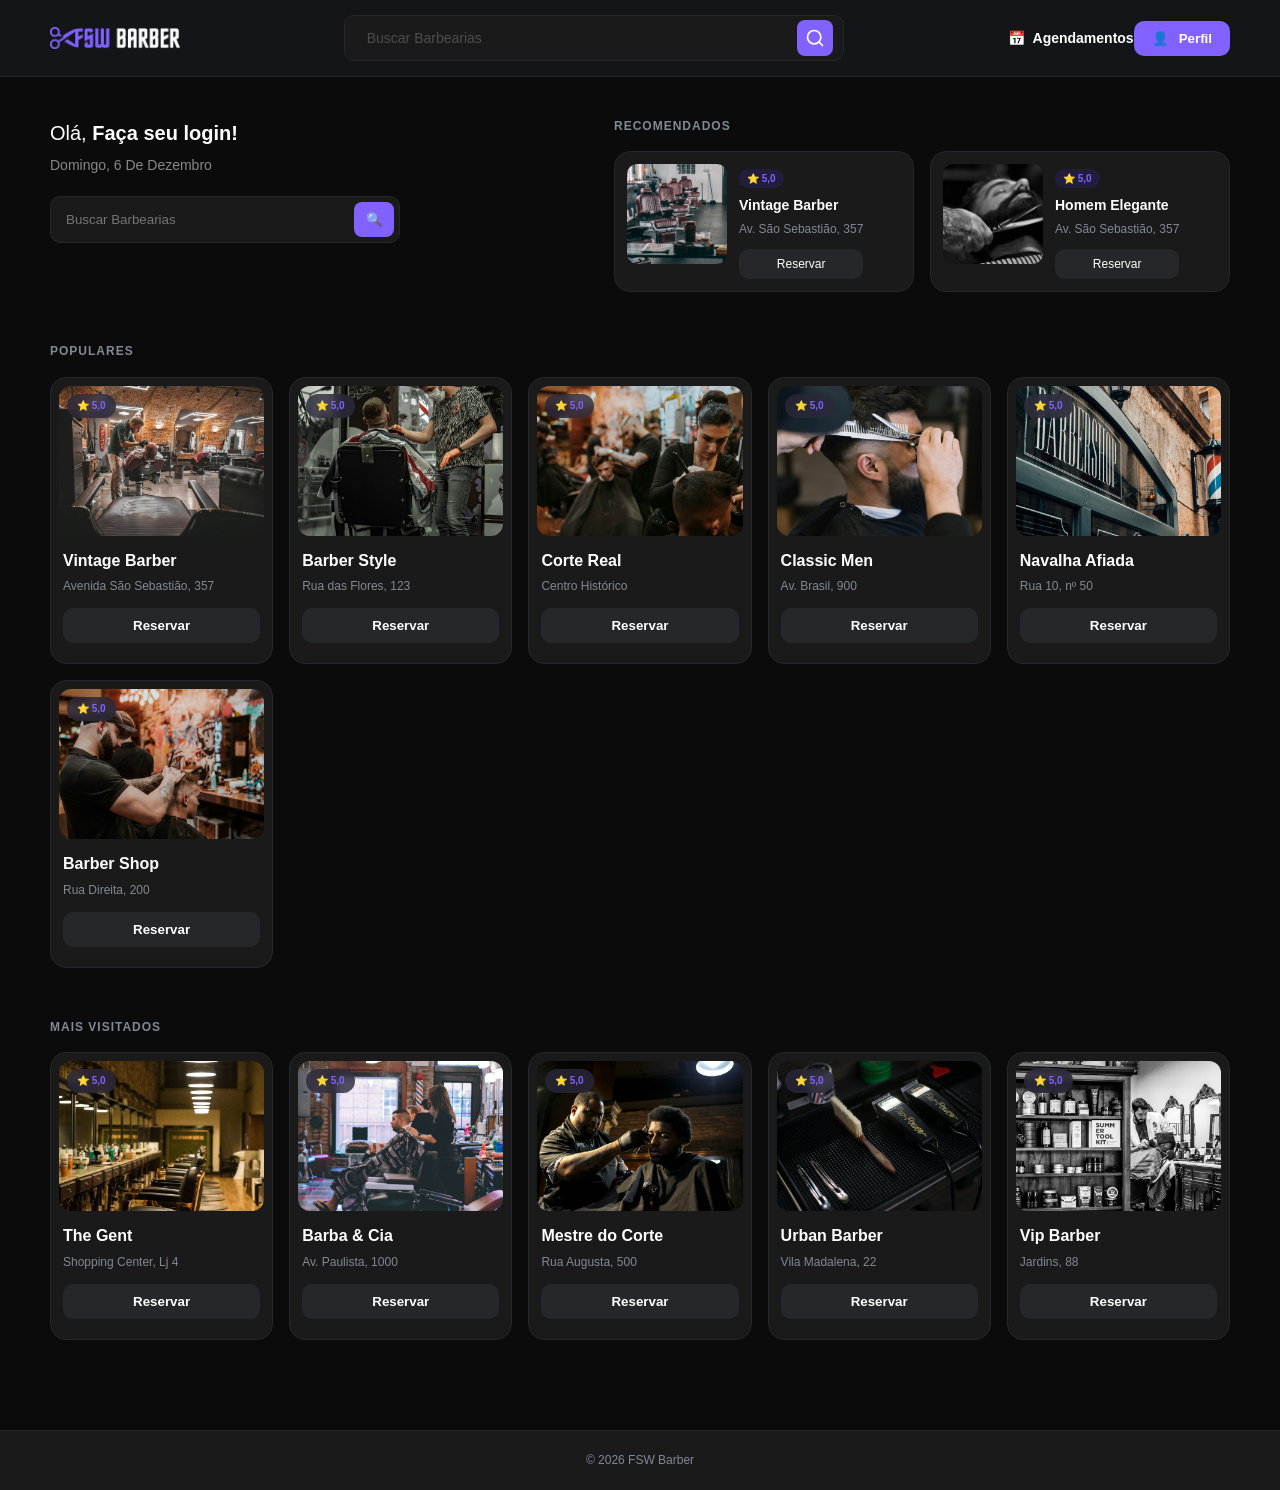
==== index.html @ 34d07c5e "Page Home" ====
<!doctype html>
<html lang="pt-BR">
  <head>
    <meta charset="UTF-8" />
    <meta name="viewport" content="width=device-width, initial-scale=1.0" />
    <title>FSW Barber - Dashboard</title>
    <link rel="stylesheet" href="style.css" />
  </head>
  <body class="user-logged">
    <header class="main-header">
      <div class="header-content">
        <div class="logo-container">
          <img src="img/Logo.png" alt="FSW Barber" class="logo-img" />
        </div>

        <div class="search-container logged-in-only">
          <input
            type="text"
            placeholder="Buscar Barbearias"
            class="search-input"
          />
          <button class="search-btn">
            <svg
              xmlns="http://www.w3.org/2000/svg"
              width="20"
              height="20"
              viewBox="0 0 24 24"
              fill="none"
              stroke="currentColor"
              stroke-width="2"
              stroke-linecap="round"
              stroke-linejoin="round"
            >
              <circle cx="11" cy="11" r="8"></circle>
              <line x1="21" y1="21" x2="16.65" y2="16.65"></line>
            </svg>
          </button>
        </div>

        <nav class="header-nav">
          <div class="user-actions logged-in-only">
            <a href="#" class="nav-link">
              <span class="icon">📅</span> Agendamentos
            </a>
            <button class="profile-btn">
              <span class="icon-user">👤</span> Perfil
            </button>
          </div>

          <div class="guest-actions logged-out-only">
            <button class="btn-login-main">Fazer Login</button>
          </div>
        </nav>
      </div>
    </header>

    <main class="dashboard-container">
      <section class="welcome-area">
        <div class="welcome-text">
          <h1>Olá, <span class="user-name">Faça seu login!</span></h1>
          <p id="current-date">Sexta, 2 de Fevereiro</p>

          <div class="hero-search-bar">
            <input type="text" placeholder="Buscar Barbearias" />
            <button class="purple-search-btn">🔍</button>
          </div>
        </div>

        <div class="recommendations">
          <h3 class="section-label">RECOMENDADOS</h3>
          <div class="horizontal-scroll">
            <div class="mini-card">
              <img src="img/01.png" alt="Barbearia 01" />
              <div class="mini-card-content">
                <span class="mini-rating">⭐ 5,0</span>
                <h4>Vintage Barber</h4>
                <p>Av. São Sebastião, 357</p>
                <button class="btn-reserve-small">Reservar</button>
              </div>
            </div>
            <div class="mini-card">
              <img src="img/02.png" alt="Barbearia 02" />
              <div class="mini-card-content">
                <span class="mini-rating">⭐ 5,0</span>
                <h4>Homem Elegante</h4>
                <p>Av. São Sebastião, 357</p>
                <button class="btn-reserve-small">Reservar</button>
              </div>
            </div>
          </div>
        </div>
      </section>

      <section class="main-grid-section">
        <h3 class="section-label">Populares</h3>
        <div class="grid-layout">
          <div class="barber-card">
            <div class="card-thumb">
              <span class="rating-tag">⭐ 5,0</span>
              <img src="img/03.png" alt="Barbearia 03" />
            </div>
            <div class="card-info">
              <h4>Vintage Barber</h4>
              <p>Avenida São Sebastião, 357</p>
              <button class="btn-action-full">Reservar</button>
            </div>
          </div>
          <div class="barber-card">
            <div class="card-thumb">
              <span class="rating-tag">⭐ 5,0</span><img src="img/04.png" />
            </div>
            <div class="card-info">
              <h4>Barber Style</h4>
              <p>Rua das Flores, 123</p>
              <button class="btn-action-full">Reservar</button>
            </div>
          </div>
          <div class="barber-card">
            <div class="card-thumb">
              <span class="rating-tag">⭐ 5,0</span><img src="img/05.png" />
            </div>
            <div class="card-info">
              <h4>Corte Real</h4>
              <p>Centro Histórico</p>
              <button class="btn-action-full">Reservar</button>
            </div>
          </div>
          <div class="barber-card">
            <div class="card-thumb">
              <span class="rating-tag">⭐ 5,0</span><img src="img/06.png" />
            </div>
            <div class="card-info">
              <h4>Classic Men</h4>
              <p>Av. Brasil, 900</p>
              <button class="btn-action-full">Reservar</button>
            </div>
          </div>
          <div class="barber-card">
            <div class="card-thumb">
              <span class="rating-tag">⭐ 5,0</span><img src="img/07.png" />
            </div>
            <div class="card-info">
              <h4>Navalha Afiada</h4>
              <p>Rua 10, nº 50</p>
              <button class="btn-action-full">Reservar</button>
            </div>
          </div>
          <div class="barber-card">
            <div class="card-thumb">
              <span class="rating-tag">⭐ 5,0</span><img src="img/08.png" />
            </div>
            <div class="card-info">
              <h4>Barber Shop</h4>
              <p>Rua Direita, 200</p>
              <button class="btn-action-full">Reservar</button>
            </div>
          </div>
        </div>
      </section>

      <section class="main-grid-section">
        <h3 class="section-label">Mais Visitados</h3>
        <div class="grid-layout">
          <div class="barber-card">
            <div class="card-thumb">
              <span class="rating-tag">⭐ 5,0</span>
              <img src="img/12.png" alt="Barbearia 12" />
            </div>
            <div class="card-info">
              <h4>The Gent</h4>
              <p>Shopping Center, Lj 4</p>
              <button class="btn-action-full">Reservar</button>
            </div>
          </div>
          <div class="barber-card">
            <div class="card-thumb">
              <span class="rating-tag">⭐ 5,0</span><img src="img/13.png" />
            </div>
            <div class="card-info">
              <h4>Barba & Cia</h4>
              <p>Av. Paulista, 1000</p>
              <button class="btn-action-full">Reservar</button>
            </div>
          </div>
          <div class="barber-card">
            <div class="card-thumb">
              <span class="rating-tag">⭐ 5,0</span><img src="img/14.png" />
            </div>
            <div class="card-info">
              <h4>Mestre do Corte</h4>
              <p>Rua Augusta, 500</p>
              <button class="btn-action-full">Reservar</button>
            </div>
          </div>
          <div class="barber-card">
            <div class="card-thumb">
              <span class="rating-tag">⭐ 5,0</span><img src="img/15.png" />
            </div>
            <div class="card-info">
              <h4>Urban Barber</h4>
              <p>Vila Madalena, 22</p>
              <button class="btn-action-full">Reservar</button>
            </div>
          </div>
          <div class="barber-card">
            <div class="card-thumb">
              <span class="rating-tag">⭐ 5,0</span><img src="img/16.png" />
            </div>
            <div class="card-info">
              <h4>Vip Barber</h4>
              <p>Jardins, 88</p>
              <button class="btn-action-full">Reservar</button>
            </div>
          </div>
        </div>
      </section>
    </main>

    <footer class="main-footer">
      <p>© 2026 FSW Barber</p>
    </footer>

    <script>
      // Script simples para manter a data atualizada
      const dateElement = document.getElementById("current-date");
      const options = { weekday: "long", day: "numeric", month: "long" };
      dateElement.innerText = new Date().toLocaleDateString("pt-BR", options);
    </script>
  </body>
</html>
---- style.css ----
* {
  margin: 0;
  padding: 0;
  box-sizing: border-box;
  font-family: "Inter", sans-serif;
}

body {
  background-color: #0b0b0b;
  color: #ffffff;
  line-height: 1.6;
}

.main-header {
  background-color: #141518;
  border-bottom: 1px solid #26272b;
  padding: 15px 50px;
  position: sticky;
  top: 0;
  z-index: 1000;
}

.header-content {
  max-width: 1400px;
  margin: 0 auto;
  display: flex;
  align-items: center;
  justify-content: space-between;
  gap: 30px;
}

.logo-img {
  height: 22px;
  display: block;
}

.search-container {
  flex: 1;
  max-width: 500px;
  display: flex;
  background: #1a1a1a;
  border-radius: 10px;
  padding: 4px 10px;
  border: 1px solid #26272b;
}

.search-input {
  background: transparent;
  border: none;
  color: #ffffff;
  flex: 1;
  padding: 8px 12px;
  outline: none;
  font-size: 14px;
}

.search-input::placeholder {
  color: #4d4d4d;
}

.search-btn {
  background: #8162ff;
  border: none;
  color: white;
  border-radius: 8px;
  width: 36px;
  height: 36px;
  cursor: pointer;
  display: flex;
  align-items: center;
  justify-content: center;
}

.header-nav {
  display: flex;
  align-items: center;
  gap: 24px;
}

.nav-link {
  color: #ffffff;
  text-decoration: none;
  font-weight: bold;
  font-size: 14px;
  display: flex;
  align-items: center;
  gap: 8px;
  white-space: nowrap;
}

.profile-btn {
  background: #8162ff;
  color: white;
  border: none;
  padding: 10px 18px;
  border-radius: 10px;
  font-weight: bold;
  cursor: pointer;
  display: flex;
  align-items: center;
  gap: 10px;
}

.dashboard-container {
  max-width: 1400px;
  margin: 0 auto;
  padding: 40px 50px;
}

.welcome-area {
  display: flex;
  justify-content: space-between;
  align-items: flex-start;
  margin-bottom: 40px;
}

.welcome-text h1 {
  font-size: 20px;
  font-weight: 400;
}

.welcome-text h1 span {
  font-weight: 700;
}

#current-date {
  color: #888;
  font-size: 14px;
  margin-top: 5px;
  text-transform: capitalize;
}

.hero-search-bar {
  display: flex;
  background: #1a1a1a;
  border: 1px solid #26272b;
  border-radius: 10px;
  padding: 5px;
  width: 350px;
  margin-top: 20px;
}

.hero-search-bar input {
  background: transparent;
  border: none;
  color: white;
  padding: 10px;
  flex: 1;
  outline: none;
}

.purple-search-btn {
  background: #8162ff;
  border: none;
  border-radius: 8px;
  width: 40px;
  cursor: pointer;
}

.recommendations {
  max-width: 650px;
}

.section-label {
  font-size: 12px;
  font-weight: 700;
  color: #838896;
  text-transform: uppercase;
  margin-bottom: 15px;
  letter-spacing: 1px;
}

.horizontal-scroll {
  display: flex;
  gap: 16px;
  overflow-x: auto;
  padding-bottom: 10px;
}

.horizontal-scroll::-webkit-scrollbar {
  display: none;
}

.mini-card {
  background: #1a1a1a;
  border: 1px solid #26272b;
  border-radius: 16px;
  display: flex;
  padding: 12px;
  gap: 12px;
  min-width: 300px;
}

.mini-card img {
  width: 100px;
  height: 100px;
  border-radius: 10px;
  object-fit: cover;
}

.mini-card-content h4 {
  font-size: 14px;
  margin: 4px 0;
}
.mini-card-content p {
  font-size: 12px;
  color: #838896;
}

.mini-rating {
  background: #221c3d;
  color: #8162ff;
  font-size: 10px;
  padding: 4px 8px;
  border-radius: 20px;
  font-weight: 700;
}

.btn-reserve-small {
  background: #26272b;
  color: white;
  border: none;
  padding: 8px 12px;
  border-radius: 10px;
  margin-top: 10px;
  cursor: pointer;
  width: 100%;
  font-size: 12px;
}

.grid-layout {
  display: grid;
  grid-template-columns: repeat(auto-fill, minmax(210px, 1fr));
  gap: 16px;
  margin-bottom: 50px;
}

.barber-card {
  background: #1a1a1a;
  border: 1px solid #26272b;
  border-radius: 16px;
  padding: 8px;
  transition: 0.2s;
}

.barber-card:hover {
  border-color: #8162ff;
}

.card-thumb {
  position: relative;
  height: 150px;
  border-radius: 12px;
  overflow: hidden;
}

.card-thumb img {
  width: 100%;
  height: 100%;
  object-fit: cover;
}

.rating-tag {
  position: absolute;
  top: 8px;
  left: 8px;
  background: rgba(43, 41, 59, 0.8);
  backdrop-filter: blur(4px);
  color: #8162ff;
  font-size: 10px;
  padding: 4px 10px;
  border-radius: 20px;
  font-weight: 700;
}

.card-info {
  padding: 12px 4px;
}
.card-info h4 {
  font-size: 16px;
  white-space: nowrap;
  overflow: hidden;
  text-overflow: ellipsis;
}
.card-info p {
  font-size: 12px;
  color: #838896;
  margin: 4px 0 12px;
}

.btn-action-full {
  width: 100%;
  background: #26272b;
  color: white;
  border: none;
  padding: 10px;
  border-radius: 10px;
  cursor: pointer;
  font-weight: 600;
}

.btn-action-full:hover {
  background: #8162ff;
}

/* --- LOGICA DE LOGIN --- */
.logged-in-only {
  display: none !important;
}
body.user-logged .logged-in-only {
  display: flex !important;
}
body.user-logged .logged-out-only {
  display: none !important;
}

.main-footer {
  background: #1a1a1a;
  border-top: 1px solid #26272b;
  padding: 20px;
  text-align: center;
  color: #838896;
  font-size: 12px;
}
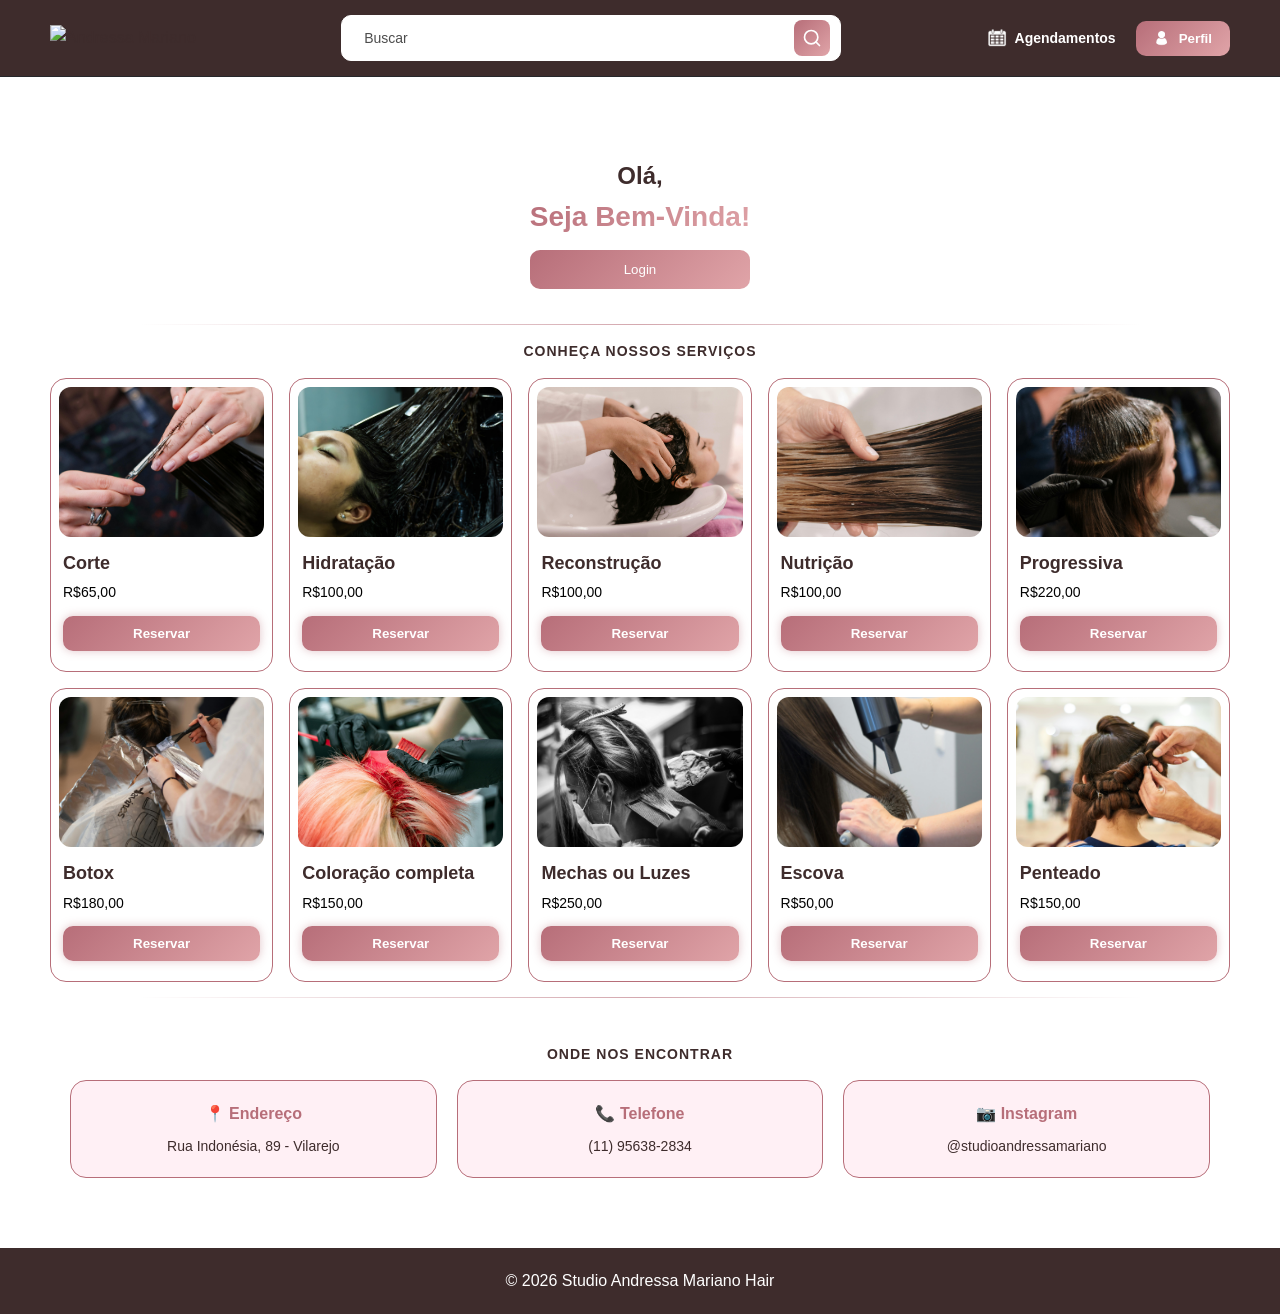
==== commit 7e3fe7ab: "atualizacao dos codigos e imagens do index" ====
--- a/index.html
+++ b/index.html
@@ -3,20 +3,20 @@
   <head>
     <meta charset="UTF-8" />
     <meta name="viewport" content="width=device-width, initial-scale=1.0" />
-    <title>FSW Barber - Dashboard</title>
+    <title>Studio Andressa Mariano Hair</title>
     <link rel="stylesheet" href="style.css" />
   </head>
   <body class="user-logged">
     <header class="main-header">
       <div class="header-content">
         <div class="logo-container">
-          <img src="img/Logo.png" alt="FSW Barber" class="logo-img" />
+          <img src="img/logo.png" alt="Andressa Mariano" class="logo-img" />
         </div>
 
         <div class="search-container logged-in-only">
           <input
             type="text"
-            placeholder="Buscar Barbearias"
+            placeholder="Buscar"
             class="search-input"
           />
           <button class="search-btn">
@@ -40,15 +40,11 @@
         <nav class="header-nav">
           <div class="user-actions logged-in-only">
             <a href="#" class="nav-link">
-              <span class="icon">📅</span> Agendamentos
+              <img src="img/icone-agendamentos.png" class="nav-icon"> Agendamentos
             </a>
             <button class="profile-btn">
-              <span class="icon-user">👤</span> Perfil
+              <img src="img/icone-perfil.png" class="profile-img"> Perfil
             </button>
-          </div>
-
-          <div class="guest-actions logged-out-only">
-            <button class="btn-login-main">Fazer Login</button>
           </div>
         </nav>
       </div>
@@ -57,174 +53,158 @@
     <main class="dashboard-container">
       <section class="welcome-area">
         <div class="welcome-text">
-          <h1>Olá, <span class="user-name">Faça seu login!</span></h1>
-          <p id="current-date">Sexta, 2 de Fevereiro</p>
-
-          <div class="hero-search-bar">
-            <input type="text" placeholder="Buscar Barbearias" />
-            <button class="purple-search-btn">🔍</button>
-          </div>
-        </div>
-
-        <div class="recommendations">
-          <h3 class="section-label">RECOMENDADOS</h3>
-          <div class="horizontal-scroll">
-            <div class="mini-card">
-              <img src="img/01.png" alt="Barbearia 01" />
-              <div class="mini-card-content">
-                <span class="mini-rating">⭐ 5,0</span>
-                <h4>Vintage Barber</h4>
-                <p>Av. São Sebastião, 357</p>
-                <button class="btn-reserve-small">Reservar</button>
-              </div>
-            </div>
-            <div class="mini-card">
-              <img src="img/02.png" alt="Barbearia 02" />
-              <div class="mini-card-content">
-                <span class="mini-rating">⭐ 5,0</span>
-                <h4>Homem Elegante</h4>
-                <p>Av. São Sebastião, 357</p>
-                <button class="btn-reserve-small">Reservar</button>
-              </div>
-            </div>
-          </div>
-        </div>
+          <h1>Olá, <span class="user-name">Seja Bem-Vinda!</span></h1>
+          <div class="guest-actions logged-out-only"></div>
+           <button class="btn-login-main">Login</button>
+          </div>
+
+ 
       </section>
 
+ <div class="divider"></div>
+
+ <section class="main-grid-section">
+
       <section class="main-grid-section">
-        <h3 class="section-label">Populares</h3>
+        <h3 class="section-label">Conheça nossos serviços</h3>
         <div class="grid-layout">
-          <div class="barber-card">
-            <div class="card-thumb">
-              <span class="rating-tag">⭐ 5,0</span>
-              <img src="img/03.png" alt="Barbearia 03" />
-            </div>
-            <div class="card-info">
-              <h4>Vintage Barber</h4>
-              <p>Avenida São Sebastião, 357</p>
-              <button class="btn-action-full">Reservar</button>
-            </div>
-          </div>
-          <div class="barber-card">
-            <div class="card-thumb">
-              <span class="rating-tag">⭐ 5,0</span><img src="img/04.png" />
-            </div>
-            <div class="card-info">
-              <h4>Barber Style</h4>
-              <p>Rua das Flores, 123</p>
-              <button class="btn-action-full">Reservar</button>
-            </div>
-          </div>
-          <div class="barber-card">
-            <div class="card-thumb">
-              <span class="rating-tag">⭐ 5,0</span><img src="img/05.png" />
-            </div>
-            <div class="card-info">
-              <h4>Corte Real</h4>
-              <p>Centro Histórico</p>
-              <button class="btn-action-full">Reservar</button>
-            </div>
-          </div>
-          <div class="barber-card">
-            <div class="card-thumb">
-              <span class="rating-tag">⭐ 5,0</span><img src="img/06.png" />
-            </div>
-            <div class="card-info">
-              <h4>Classic Men</h4>
-              <p>Av. Brasil, 900</p>
-              <button class="btn-action-full">Reservar</button>
-            </div>
-          </div>
-          <div class="barber-card">
-            <div class="card-thumb">
-              <span class="rating-tag">⭐ 5,0</span><img src="img/07.png" />
-            </div>
-            <div class="card-info">
-              <h4>Navalha Afiada</h4>
-              <p>Rua 10, nº 50</p>
-              <button class="btn-action-full">Reservar</button>
-            </div>
-          </div>
-          <div class="barber-card">
-            <div class="card-thumb">
-              <span class="rating-tag">⭐ 5,0</span><img src="img/08.png" />
-            </div>
-            <div class="card-info">
-              <h4>Barber Shop</h4>
-              <p>Rua Direita, 200</p>
+          <div class="servico-card">
+            <div class="card-thumb">
+              <img src="img/01.jpg"Corte" />
+            </div>
+            <div class="card-info">
+              <h4>Corte</h4>
+              <p>R$65,00</p>
+              <button class="btn-action-full">Reservar</button>
+            </div>
+          </div>
+          <div class="servico-card">
+            <div class="card-thumb">
+             <img src="img/02.jpg" />
+            </div>
+            <div class="card-info">
+              <h4>Hidratação</h4>
+              <p>R$100,00</p>
+              <button class="btn-action-full">Reservar</button>
+            </div>
+          </div>
+          <div class="servico-card">
+            <div class="card-thumb">
+              <img src="img/03.jpg" />
+            </div>
+            <div class="card-info">
+              <h4>Reconstrução</h4>
+              <p>R$100,00</p>
+              <button class="btn-action-full">Reservar</button>
+            </div>
+          </div>
+          <div class="servico-card">
+            <div class="card-thumb">
+              <img src="img/04.jpg" />
+            </div>
+            <div class="card-info">
+              <h4>Nutrição</h4>
+              <p>R$100,00</p>
+              <button class="btn-action-full">Reservar</button>
+            </div>
+          </div>
+          <div class="servico-card">
+            <div class="card-thumb">
+             <img src="img/05.jpg" />
+            </div>
+            <div class="card-info">
+              <h4>Progressiva</h4>
+              <p>R$220,00</p>
+              <button class="btn-action-full">Reservar</button>
+            </div>
+          </div>
+          <div class="servico-card">
+            <div class="card-thumb">
+             <img src="img/06.jpg" />
+            </div>
+            <div class="card-info">
+              <h4>Botox</h4>
+              <p>R$180,00</p>
+              <button class="btn-action-full">Reservar</button>
+            </div>
+          </div>
+          <div class="servico-card">
+            <div class="card-thumb">
+             <img src="img/07.jpg" />
+            </div>
+            <div class="card-info">
+              <h4>Coloração completa</h4>
+              <p>R$150,00</p>
+              <button class="btn-action-full">Reservar</button>
+            </div>
+          </div>
+          <div class="servico-card">
+            <div class="card-thumb">
+             <img src="img/08.jpg" />
+            </div>
+            <div class="card-info">
+              <h4>Mechas ou Luzes</h4>
+              <p>R$250,00</p>
+              <button class="btn-action-full">Reservar</button>
+            </div>
+          </div>
+          <div class="servico-card">
+            <div class="card-thumb">
+             <img src="img/09.jpg" />
+            </div>
+            <div class="card-info">
+              <h4>Escova</h4>
+              <p>R$50,00</p>
+              <button class="btn-action-full">Reservar</button>
+            </div>
+          </div>
+          <div class="servico-card">
+            <div class="card-thumb">
+             <img src="img/10.jpg" />
+            </div>
+            <div class="card-info">
+              <h4>Penteado</h4>
+              <p>R$150,00</p>
               <button class="btn-action-full">Reservar</button>
             </div>
           </div>
         </div>
       </section>
 
-      <section class="main-grid-section">
-        <h3 class="section-label">Mais Visitados</h3>
-        <div class="grid-layout">
-          <div class="barber-card">
-            <div class="card-thumb">
-              <span class="rating-tag">⭐ 5,0</span>
-              <img src="img/12.png" alt="Barbearia 12" />
-            </div>
-            <div class="card-info">
-              <h4>The Gent</h4>
-              <p>Shopping Center, Lj 4</p>
-              <button class="btn-action-full">Reservar</button>
-            </div>
-          </div>
-          <div class="barber-card">
-            <div class="card-thumb">
-              <span class="rating-tag">⭐ 5,0</span><img src="img/13.png" />
-            </div>
-            <div class="card-info">
-              <h4>Barba & Cia</h4>
-              <p>Av. Paulista, 1000</p>
-              <button class="btn-action-full">Reservar</button>
-            </div>
-          </div>
-          <div class="barber-card">
-            <div class="card-thumb">
-              <span class="rating-tag">⭐ 5,0</span><img src="img/14.png" />
-            </div>
-            <div class="card-info">
-              <h4>Mestre do Corte</h4>
-              <p>Rua Augusta, 500</p>
-              <button class="btn-action-full">Reservar</button>
-            </div>
-          </div>
-          <div class="barber-card">
-            <div class="card-thumb">
-              <span class="rating-tag">⭐ 5,0</span><img src="img/15.png" />
-            </div>
-            <div class="card-info">
-              <h4>Urban Barber</h4>
-              <p>Vila Madalena, 22</p>
-              <button class="btn-action-full">Reservar</button>
-            </div>
-          </div>
-          <div class="barber-card">
-            <div class="card-thumb">
-              <span class="rating-tag">⭐ 5,0</span><img src="img/16.png" />
-            </div>
-            <div class="card-info">
-              <h4>Vip Barber</h4>
-              <p>Jardins, 88</p>
-              <button class="btn-action-full">Reservar</button>
-            </div>
-          </div>
-        </div>
-      </section>
+      <div class="divider"></div>
+     
+  <section class="contact-section">
+     <h3 class="section-label">Onde nos encontrar</h3>
+
+     <div class="contact-container">
+
+      <div class="contact-item">
+         <h4>📍 Endereço</h4>
+         <p>Rua Indonésia, 89 - Vilarejo</p>
+       </div>
+
+       <div class="contact-item">
+         <h4>📞 Telefone</h4>
+         <p>(11) 95638-2834</p>
+       </div>
+
+       <div class="contact-item">
+         <h4>📷 Instagram</h4>
+         <p>@studioandressamariano</p>
+        </div>
+
+      </div>
+     </section>
     </main>
 
     <footer class="main-footer">
-      <p>© 2026 FSW Barber</p>
+      <p>© 2026 Studio Andressa Mariano Hair</p>
     </footer>
 
     <script>
-      // Script simples para manter a data atualizada
       const dateElement = document.getElementById("current-date");
       const options = { weekday: "long", day: "numeric", month: "long" };
       dateElement.innerText = new Date().toLocaleDateString("pt-BR", options);
     </script>
   </body>
-</html>
+</html>
--- a/style.css
+++ b/style.css
@@ -1,324 +1,292 @@
-* {
-  margin: 0;
-  padding: 0;
-  box-sizing: border-box;
-  font-family: "Inter", sans-serif;
-}
-
-body {
-  background-color: #0b0b0b;
-  color: #ffffff;
-  line-height: 1.6;
-}
-
-.main-header {
-  background-color: #141518;
-  border-bottom: 1px solid #26272b;
-  padding: 15px 50px;
-  position: sticky;
-  top: 0;
-  z-index: 1000;
-}
-
-.header-content {
-  max-width: 1400px;
-  margin: 0 auto;
+* { 
+  margin: 0; 
+  padding: 0; 
+  box-sizing: border-box; 
+  font-family: "Inter", sans-serif; 
+} 
+
+body { 
+  background-color: #ffffff; 
+  color: #3E2C2C; 
+  line-height: 1.6; 
+} 
+
+.main-header { 
+  background-color: #3E2C2C; 
+  border-bottom: 1px solid #26272b; 
+  padding: 15px 50px; 
+  position: sticky; 
+  top: 0; 
+  z-index: 1000; 
+} 
+
+.section-label {
+  font-size: 14px; 
+  font-weight: 700; 
+  color: #3E2C2C; 
+  text-transform: uppercase; 
+  margin-bottom: 15px; 
+  letter-spacing: 1px;
+
+  text-align: center; /* 👈 centraliza */
+}
+
+.header-content { 
+  max-width: 1400px; 
+  margin: 0 auto; 
+  display: flex; 
+  align-items: center; 
+  justify-content: space-between; 
+  gap: 30px; 
+} 
+
+.logo-img { 
+  width: 150px; 
+  height: auto; 
+} 
+  
+.search-container { 
+  flex: 1; 
+  max-width: 500px; 
+  display: flex; 
+  background: #FFFFFF; 
+  border-radius: 10px; 
+  padding: 4px 10px; 
+  border: 1px solid #FFFFFF; 
+} 
+
+.search-input { 
+  background: #FFFFFF; 
+  border: none; 
+  color: #3E2C2C; 
+  flex: 1; 
+  padding: 8px 12px; 
+  outline: none; 
+  font-size: 14px; 
+} 
+
+.search-input::placeholder { 
+  color: #4d4d4d; 
+} 
+
+.search-btn { 
+  background: linear-gradient(135deg, #b76e79, #e0a4a8); 
+  border: none; 
+  color: white; 
+  border-radius: 8px; 
+  width: 36px; 
+  height: 36px; 
+  cursor: pointer; 
+  display: flex; 
+  align-items: center; 
+  justify-content: center; 
+} 
+
+.header-nav { 
+  display: flex; 
+  align-items: center; 
+  gap: 24px; 
+} 
+
+.nav-link { 
+  color: #ffffff; 
+  text-decoration: none; 
+  font-weight: bold; 
+  font-size: 14px; 
+  display: flex; 
+  align-items: center; 
+  gap: 8px; 
+} 
+
+.profile-btn { 
+  background: linear-gradient(135deg, #b76e79, #e0a4a8);
+  color: white; 
+  border: none; 
+  padding: 10px 18px; 
+  border-radius: 10px; 
+  margin-left: 20px; 
+  font-weight: bold; 
+  cursor: pointer; 
+  display: flex; 
+  align-items: center; 
+  gap: 10px; 
+} 
+
+.profile-img { 
+  width: 15px; 
+  height: 15px; 
+  border-radius: 50%; 
+  object-fit: cover; 
+} 
+
+.nav-icon { 
+  width: 20px; 
+  height: 20px; 
+} 
+
+.dashboard-container { 
+  max-width: 1400px; 
+  margin: 0 auto; 
+  padding: 40px 50px; 
+} 
+
+.welcome-area { 
+  display: flex; 
+  justify-content: center;
+  align-items: center;
+  text-align: center;
+  padding: 40px 20px 20px;
+} 
+
+.welcome-text h1 { 
   display: flex;
+  flex-direction: column;
   align-items: center;
-  justify-content: space-between;
-  gap: 30px;
-}
-
-.logo-img {
-  height: 22px;
-  display: block;
-}
-
-.search-container {
-  flex: 1;
-  max-width: 500px;
-  display: flex;
-  background: #1a1a1a;
-  border-radius: 10px;
-  padding: 4px 10px;
-  border: 1px solid #26272b;
-}
-
-.search-input {
-  background: transparent;
-  border: none;
-  color: #ffffff;
-  flex: 1;
-  padding: 8px 12px;
-  outline: none;
-  font-size: 14px;
-}
-
-.search-input::placeholder {
-  color: #4d4d4d;
-}
-
-.search-btn {
-  background: #8162ff;
-  border: none;
-  color: white;
-  border-radius: 8px;
-  width: 36px;
-  height: 36px;
-  cursor: pointer;
-  display: flex;
-  align-items: center;
-  justify-content: center;
-}
-
-.header-nav {
-  display: flex;
-  align-items: center;
-  gap: 24px;
-}
-
-.nav-link {
-  color: #ffffff;
-  text-decoration: none;
-  font-weight: bold;
-  font-size: 14px;
-  display: flex;
-  align-items: center;
-  gap: 8px;
-  white-space: nowrap;
-}
-
-.profile-btn {
-  background: #8162ff;
-  color: white;
-  border: none;
-  padding: 10px 18px;
-  border-radius: 10px;
-  font-weight: bold;
-  cursor: pointer;
-  display: flex;
-  align-items: center;
-  gap: 10px;
-}
-
-.dashboard-container {
-  max-width: 1400px;
-  margin: 0 auto;
-  padding: 40px 50px;
-}
-
-.welcome-area {
-  display: flex;
-  justify-content: space-between;
-  align-items: flex-start;
-  margin-bottom: 40px;
-}
-
-.welcome-text h1 {
-  font-size: 20px;
-  font-weight: 400;
-}
-
-.welcome-text h1 span {
+} 
+
+.user-name {
+  background: linear-gradient(135deg, #b76e79, #e0a4a8);
+  background-clip: text;
+  -webkit-background-clip: text;
+  -webkit-text-fill-color: transparent;
   font-weight: 700;
-}
-
-#current-date {
-  color: #888;
-  font-size: 14px;
-  margin-top: 5px;
-  text-transform: capitalize;
-}
-
-.hero-search-bar {
-  display: flex;
-  background: #1a1a1a;
-  border: 1px solid #26272b;
-  border-radius: 10px;
-  padding: 5px;
-  width: 350px;
-  margin-top: 20px;
-}
-
-.hero-search-bar input {
-  background: transparent;
-  border: none;
-  color: white;
-  padding: 10px;
-  flex: 1;
-  outline: none;
-}
-
-.purple-search-btn {
-  background: #8162ff;
-  border: none;
-  border-radius: 8px;
-  width: 40px;
-  cursor: pointer;
-}
-
-.recommendations {
-  max-width: 650px;
-}
-
-.section-label {
-  font-size: 12px;
-  font-weight: 700;
-  color: #838896;
-  text-transform: uppercase;
-  margin-bottom: 15px;
-  letter-spacing: 1px;
-}
-
-.horizontal-scroll {
-  display: flex;
+  font-size: 28px;
+}
+
+.divider {
+  width: 85%;
+  height: 1px;
+  margin: 15px auto;
+  background: linear-gradient(
+    to right,
+    transparent,
+    rgba(183, 110, 121, 0.6),
+    transparent
+  );
+}
+
+.grid-layout { 
+  display: grid; 
+  grid-template-columns: repeat(auto-fill, minmax(210px, 1fr)); 
   gap: 16px;
-  overflow-x: auto;
-  padding-bottom: 10px;
-}
-
-.horizontal-scroll::-webkit-scrollbar {
-  display: none;
-}
-
-.mini-card {
-  background: #1a1a1a;
-  border: 1px solid #26272b;
+  margin-top: 10px;
+} 
+
+.servico-card { 
+  background: #ffffff; 
+  border: 1px solid #b76e79; 
+  border-radius: 16px; 
+  padding: 8px; 
+  transition: 0.2s; 
+} 
+
+.servico-card:hover { 
+  transform: translateY(-5px);
+}
+
+.card-thumb { 
+  position: relative; 
+  height: 150px; 
+  border-radius: 12px; 
+  overflow: hidden; 
+} 
+
+.card-thumb img { 
+  width: 100%; 
+  height: 100%; 
+  object-fit: cover; 
+} 
+
+.card-info { 
+  padding: 12px 4px; 
+} 
+
+.card-info h4 { 
+  font-size: 18px; 
+} 
+
+.card-info p { 
+  font-size: 14px; 
+  color: #000000; 
+  margin: 4px 0 12px; 
+} 
+
+.btn-action-full { 
+  width: 100%; 
+  background: linear-gradient(135deg, #b76e79, #e0a4a8);
+  color: white; 
+  border: none; 
+  padding: 10px; 
+  border-radius: 10px; 
+  cursor: pointer; 
+  font-weight: 600; 
+  box-shadow: 0 0 10px rgba(183, 110, 121, 0.4);
+} 
+
+.btn-action-full:hover { 
+  transform: scale(1.05);
+  box-shadow: 0 0 20px rgba(183, 110, 121, 0.7);
+} 
+
+.btn-login-main {
+  background: linear-gradient(135deg, #b76e79, #e0a4a8);
+  color: white; 
+  border: none; 
+  padding: 12px 16px; 
+  border-radius: 10px; 
+  margin-top: 10px; 
+  cursor: pointer; 
+  width: 100%; 
+} 
+
+.contact-section {
+  padding: 30px 20px;
+}
+
+.contact-container {
+  display: grid;
+  grid-template-columns: repeat(auto-fit, minmax(220px, 1fr));
+  gap: 20px;
+}
+
+.contact-item {
+  background: #fff0f5;
+  border: 1px solid #b76e79;
   border-radius: 16px;
-  display: flex;
-  padding: 12px;
-  gap: 12px;
-  min-width: 300px;
-}
-
-.mini-card img {
-  width: 100px;
-  height: 100px;
-  border-radius: 10px;
-  object-fit: cover;
-}
-
-.mini-card-content h4 {
-  font-size: 14px;
-  margin: 4px 0;
-}
-.mini-card-content p {
-  font-size: 12px;
-  color: #838896;
-}
-
-.mini-rating {
-  background: #221c3d;
-  color: #8162ff;
-  font-size: 10px;
-  padding: 4px 8px;
-  border-radius: 20px;
-  font-weight: 700;
-}
-
-.btn-reserve-small {
-  background: #26272b;
-  color: white;
-  border: none;
-  padding: 8px 12px;
-  border-radius: 10px;
-  margin-top: 10px;
-  cursor: pointer;
-  width: 100%;
-  font-size: 12px;
-}
-
-.grid-layout {
-  display: grid;
-  grid-template-columns: repeat(auto-fill, minmax(210px, 1fr));
-  gap: 16px;
-  margin-bottom: 50px;
-}
-
-.barber-card {
-  background: #1a1a1a;
-  border: 1px solid #26272b;
-  border-radius: 16px;
-  padding: 8px;
-  transition: 0.2s;
-}
-
-.barber-card:hover {
-  border-color: #8162ff;
-}
-
-.card-thumb {
-  position: relative;
-  height: 150px;
-  border-radius: 12px;
-  overflow: hidden;
-}
-
-.card-thumb img {
-  width: 100%;
-  height: 100%;
-  object-fit: cover;
-}
-
-.rating-tag {
-  position: absolute;
-  top: 8px;
-  left: 8px;
-  background: rgba(43, 41, 59, 0.8);
-  backdrop-filter: blur(4px);
-  color: #8162ff;
-  font-size: 10px;
-  padding: 4px 10px;
-  border-radius: 20px;
-  font-weight: 700;
-}
-
-.card-info {
-  padding: 12px 4px;
-}
-.card-info h4 {
-  font-size: 16px;
-  white-space: nowrap;
-  overflow: hidden;
-  text-overflow: ellipsis;
-}
-.card-info p {
-  font-size: 12px;
-  color: #838896;
-  margin: 4px 0 12px;
-}
-
-.btn-action-full {
-  width: 100%;
-  background: #26272b;
-  color: white;
-  border: none;
-  padding: 10px;
-  border-radius: 10px;
-  cursor: pointer;
-  font-weight: 600;
-}
-
-.btn-action-full:hover {
-  background: #8162ff;
-}
-
-/* --- LOGICA DE LOGIN --- */
-.logged-in-only {
-  display: none !important;
-}
-body.user-logged .logged-in-only {
-  display: flex !important;
-}
-body.user-logged .logged-out-only {
-  display: none !important;
-}
-
-.main-footer {
-  background: #1a1a1a;
-  border-top: 1px solid #26272b;
   padding: 20px;
   text-align: center;
-  color: #838896;
-  font-size: 12px;
-}
+  transition: 0.3s;
+}
+
+.contact-item:hover {
+  transform: translateY(-5px);
+  box-shadow: 0 8px 20px rgba(183, 110, 121, 0.2);
+}
+
+.contact-item h4 {
+  color: #b76e79;
+  margin-bottom: 8px;
+}
+
+.contact-item p {
+  font-size: 14px;
+}
+
+.logged-in-only { 
+  display: none !important; 
+} 
+
+body.user-logged .logged-in-only { 
+  display: flex !important; 
+} 
+
+body.user-logged .logged-out-only { 
+  display: none !important; 
+} 
+
+.main-footer { 
+  background: #3E2C2C; 
+  padding: 20px; 
+  text-align: center; 
+  color: #ffffff; 
+}
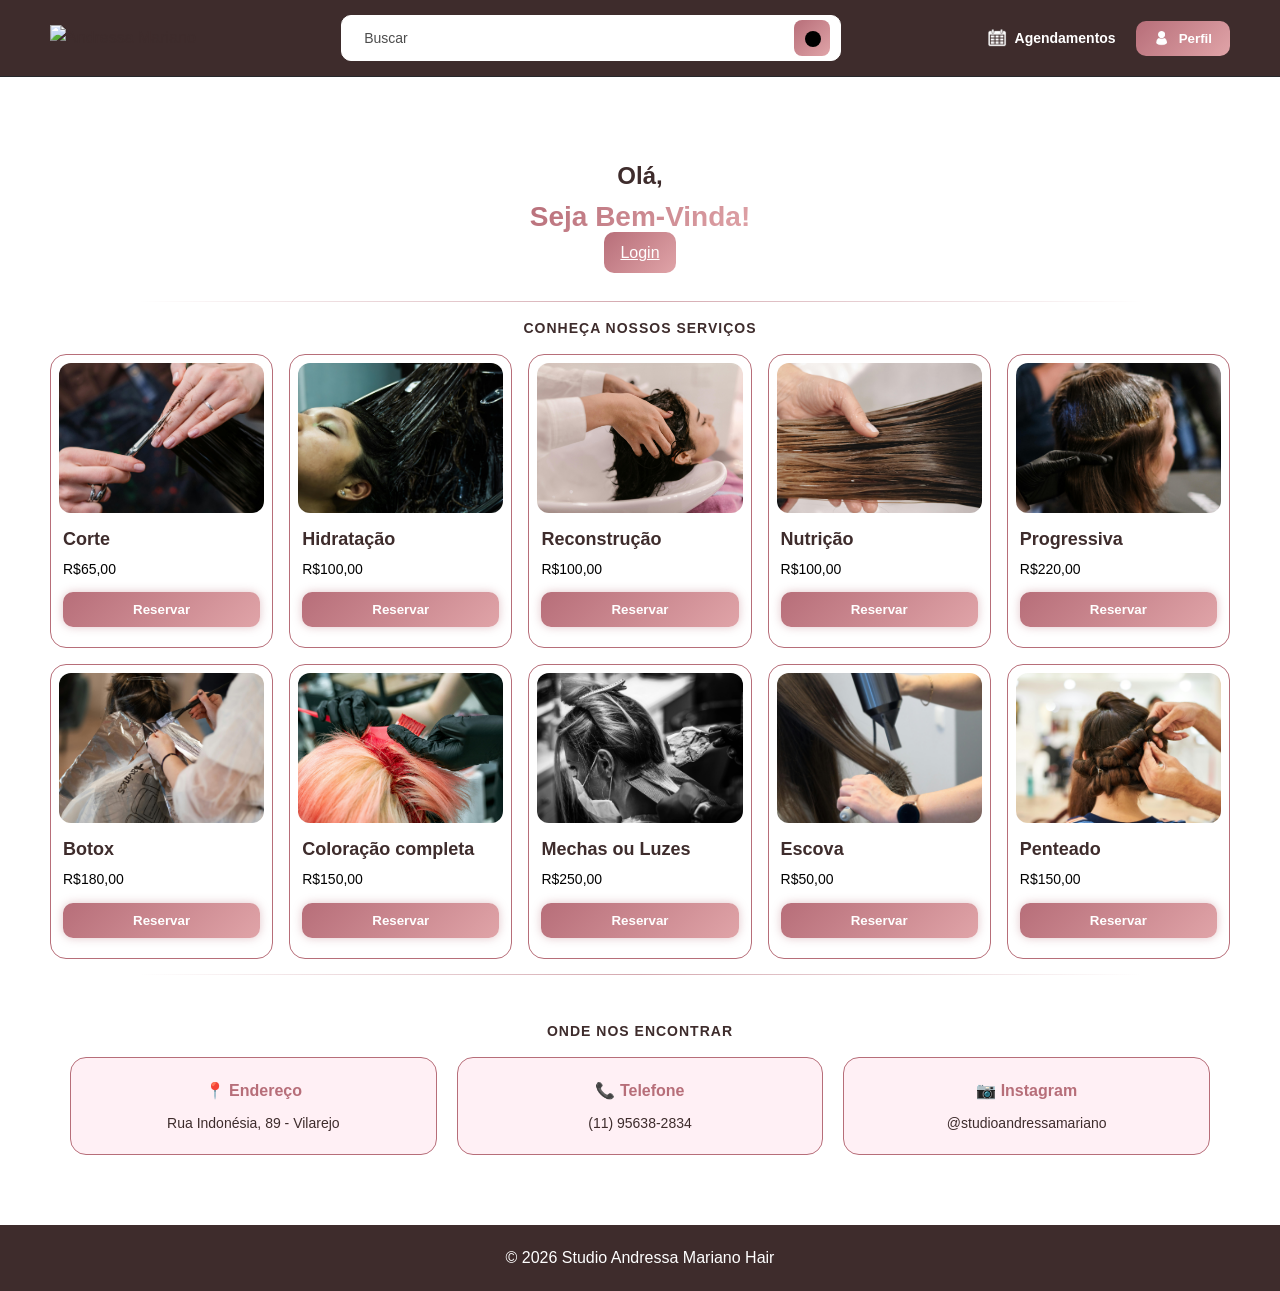
==== commit 3c3506c3: "criação d tela de login e cadastro" ====
--- a/index.html
+++ b/index.html
@@ -14,23 +14,9 @@
         </div>
 
         <div class="search-container logged-in-only">
-          <input
-            type="text"
-            placeholder="Buscar"
-            class="search-input"
-          />
+          <input type="text" placeholder="Buscar" class="search-input" />
           <button class="search-btn">
-            <svg
-              xmlns="http://www.w3.org/2000/svg"
-              width="20"
-              height="20"
-              viewBox="0 0 24 24"
-              fill="none"
-              stroke="currentColor"
-              stroke-width="2"
-              stroke-linecap="round"
-              stroke-linejoin="round"
-            >
+            <svg xmlns="http://www.w3.org/2000/svg" width="20" height="20">
               <circle cx="11" cy="11" r="8"></circle>
               <line x1="21" y1="21" x2="16.65" y2="16.65"></line>
             </svg>
@@ -40,10 +26,12 @@
         <nav class="header-nav">
           <div class="user-actions logged-in-only">
             <a href="#" class="nav-link">
-              <img src="img/icone-agendamentos.png" class="nav-icon"> Agendamentos
+              <img src="img/icone-agendamentos.png" class="nav-icon" />
+              Agendamentos
             </a>
             <button class="profile-btn">
-              <img src="img/icone-perfil.png" class="profile-img"> Perfil
+              <img src="img/icone-perfil.png" class="profile-img" />
+              Perfil
             </button>
           </div>
         </nav>
@@ -54,147 +42,207 @@
       <section class="welcome-area">
         <div class="welcome-text">
           <h1>Olá, <span class="user-name">Seja Bem-Vinda!</span></h1>
+
           <div class="guest-actions logged-out-only"></div>
-           <button class="btn-login-main">Login</button>
-          </div>
-
- 
-      </section>
-
- <div class="divider"></div>
-
- <section class="main-grid-section">
-
-      <section class="main-grid-section">
-        <h3 class="section-label">Conheça nossos serviços</h3>
-        <div class="grid-layout">
-          <div class="servico-card">
-            <div class="card-thumb">
-              <img src="img/01.jpg"Corte" />
-            </div>
-            <div class="card-info">
-              <h4>Corte</h4>
-              <p>R$65,00</p>
-              <button class="btn-action-full">Reservar</button>
-            </div>
-          </div>
-          <div class="servico-card">
-            <div class="card-thumb">
-             <img src="img/02.jpg" />
-            </div>
-            <div class="card-info">
-              <h4>Hidratação</h4>
-              <p>R$100,00</p>
-              <button class="btn-action-full">Reservar</button>
-            </div>
-          </div>
-          <div class="servico-card">
-            <div class="card-thumb">
-              <img src="img/03.jpg" />
-            </div>
-            <div class="card-info">
-              <h4>Reconstrução</h4>
-              <p>R$100,00</p>
-              <button class="btn-action-full">Reservar</button>
-            </div>
-          </div>
-          <div class="servico-card">
-            <div class="card-thumb">
-              <img src="img/04.jpg" />
-            </div>
-            <div class="card-info">
-              <h4>Nutrição</h4>
-              <p>R$100,00</p>
-              <button class="btn-action-full">Reservar</button>
-            </div>
-          </div>
-          <div class="servico-card">
-            <div class="card-thumb">
-             <img src="img/05.jpg" />
-            </div>
-            <div class="card-info">
-              <h4>Progressiva</h4>
-              <p>R$220,00</p>
-              <button class="btn-action-full">Reservar</button>
-            </div>
-          </div>
-          <div class="servico-card">
-            <div class="card-thumb">
-             <img src="img/06.jpg" />
-            </div>
-            <div class="card-info">
-              <h4>Botox</h4>
-              <p>R$180,00</p>
-              <button class="btn-action-full">Reservar</button>
-            </div>
-          </div>
-          <div class="servico-card">
-            <div class="card-thumb">
-             <img src="img/07.jpg" />
-            </div>
-            <div class="card-info">
-              <h4>Coloração completa</h4>
-              <p>R$150,00</p>
-              <button class="btn-action-full">Reservar</button>
-            </div>
-          </div>
-          <div class="servico-card">
-            <div class="card-thumb">
-             <img src="img/08.jpg" />
-            </div>
-            <div class="card-info">
-              <h4>Mechas ou Luzes</h4>
-              <p>R$250,00</p>
-              <button class="btn-action-full">Reservar</button>
-            </div>
-          </div>
-          <div class="servico-card">
-            <div class="card-thumb">
-             <img src="img/09.jpg" />
-            </div>
-            <div class="card-info">
-              <h4>Escova</h4>
-              <p>R$50,00</p>
-              <button class="btn-action-full">Reservar</button>
-            </div>
-          </div>
-          <div class="servico-card">
-            <div class="card-thumb">
-             <img src="img/10.jpg" />
-            </div>
-            <div class="card-info">
-              <h4>Penteado</h4>
-              <p>R$150,00</p>
-              <button class="btn-action-full">Reservar</button>
-            </div>
-          </div>
+
+          <!-- CORRIGIDO -->
+          <a href="login.html" class="btn-login-main">Login</a>
         </div>
       </section>
 
       <div class="divider"></div>
-     
-  <section class="contact-section">
-     <h3 class="section-label">Onde nos encontrar</h3>
-
-     <div class="contact-container">
-
-      <div class="contact-item">
-         <h4>📍 Endereço</h4>
-         <p>Rua Indonésia, 89 - Vilarejo</p>
-       </div>
-
-       <div class="contact-item">
-         <h4>📞 Telefone</h4>
-         <p>(11) 95638-2834</p>
-       </div>
-
-       <div class="contact-item">
-         <h4>📷 Instagram</h4>
-         <p>@studioandressamariano</p>
-        </div>
-
-      </div>
-     </section>
+
+      <section class="main-grid-section">
+        <section class="main-grid-section">
+          <h3 class="section-label">Conheça nossos serviços</h3>
+
+          <div class="grid-layout">
+            <!-- CORRIGIDO -->
+            <div class="servico-card">
+              <div class="card-thumb">
+                <img src="img/01.jpg" alt="Corte" />
+              </div>
+              <div class="card-info">
+                <h4>Corte</h4>
+                <p>R$65,00</p>
+                <button
+                  class="btn-action-full"
+                  onclick="abrirModal('Corte', 'R$65,00')"
+                >
+                  Reservar
+                </button>
+              </div>
+            </div>
+
+            <div class="servico-card">
+              <div class="card-thumb">
+                <img src="img/02.jpg" />
+              </div>
+              <div class="card-info">
+                <h4>Hidratação</h4>
+                <p>R$100,00</p>
+                <button
+                  class="btn-action-full"
+                  onclick="abrirModal('Hidratação', 'R$100,00')"
+                >
+                  Reservar
+                </button>
+              </div>
+            </div>
+
+            <div class="servico-card">
+              <div class="card-thumb">
+                <img src="img/03.jpg" />
+              </div>
+              <div class="card-info">
+                <h4>Reconstrução</h4>
+                <p>R$100,00</p>
+                <button
+                  class="btn-action-full"
+                  onclick="abrirModal('Reconstrução', 'R$100,00')"
+                >
+                  Reservar
+                </button>
+              </div>
+            </div>
+
+            <div class="servico-card">
+              <div class="card-thumb">
+                <img src="img/04.jpg" />
+              </div>
+              <div class="card-info">
+                <h4>Nutrição</h4>
+                <p>R$100,00</p>
+                <button
+                  class="btn-action-full"
+                  onclick="abrirModal('Nutrição', 'R$100,00')"
+                >
+                  Reservar
+                </button>
+              </div>
+            </div>
+
+            <div class="servico-card">
+              <div class="card-thumb">
+                <img src="img/05.jpg" />
+              </div>
+              <div class="card-info">
+                <h4>Progressiva</h4>
+                <p>R$220,00</p>
+                <button
+                  class="btn-action-full"
+                  onclick="abrirModal('Progressiva', 'R$220,00')"
+                >
+                  Reservar
+                </button>
+              </div>
+            </div>
+
+            <div class="servico-card">
+              <div class="card-thumb">
+                <img src="img/06.jpg" />
+              </div>
+              <div class="card-info">
+                <h4>Botox</h4>
+                <p>R$180,00</p>
+                <button
+                  class="btn-action-full"
+                  onclick="abrirModal('Botox', 'R$180,00')"
+                >
+                  Reservar
+                </button>
+              </div>
+            </div>
+
+            <div class="servico-card">
+              <div class="card-thumb">
+                <img src="img/07.jpg" />
+              </div>
+              <div class="card-info">
+                <h4>Coloração completa</h4>
+                <p>R$150,00</p>
+                <button
+                  class="btn-action-full"
+                  onclick="abrirModal('Coloração completa', 'R$150,00')"
+                >
+                  Reservar
+                </button>
+              </div>
+            </div>
+
+            <div class="servico-card">
+              <div class="card-thumb">
+                <img src="img/08.jpg" />
+              </div>
+              <div class="card-info">
+                <h4>Mechas ou Luzes</h4>
+                <p>R$250,00</p>
+                <button
+                  class="btn-action-full"
+                  onclick="abrirModal('Mechas ou Luzes', 'R$250,00')"
+                >
+                  Reservar
+                </button>
+              </div>
+            </div>
+
+            <div class="servico-card">
+              <div class="card-thumb">
+                <img src="img/09.jpg" />
+              </div>
+              <div class="card-info">
+                <h4>Escova</h4>
+                <p>R$50,00</p>
+                <button
+                  class="btn-action-full"
+                  onclick="abrirModal('Escova', 'R$50,00')"
+                >
+                  Reservar
+                </button>
+              </div>
+            </div>
+
+            <div class="servico-card">
+              <div class="card-thumb">
+                <img src="img/10.jpg" />
+              </div>
+              <div class="card-info">
+                <h4>Penteado</h4>
+                <p>R$150,00</p>
+                <button
+                  class="btn-action-full"
+                  onclick="abrirModal('Penteado', 'R$150,00')"
+                >
+                  Reservar
+                </button>
+              </div>
+            </div>
+          </div>
+        </section>
+
+        <div class="divider"></div>
+
+        <section class="contact-section">
+          <h3 class="section-label">Onde nos encontrar</h3>
+
+          <div class="contact-container">
+            <div class="contact-item">
+              <h4>📍 Endereço</h4>
+              <p>Rua Indonésia, 89 - Vilarejo</p>
+            </div>
+
+            <div class="contact-item">
+              <h4>📞 Telefone</h4>
+              <p>(11) 95638-2834</p>
+            </div>
+
+            <div class="contact-item">
+              <h4>📷 Instagram</h4>
+              <p>@studioandressamariano</p>
+            </div>
+          </div>
+        </section>
+      </section>
     </main>
 
     <footer class="main-footer">
@@ -203,8 +251,54 @@
 
     <script>
       const dateElement = document.getElementById("current-date");
-      const options = { weekday: "long", day: "numeric", month: "long" };
-      dateElement.innerText = new Date().toLocaleDateString("pt-BR", options);
+
+      if (dateElement) {
+        const options = { weekday: "long", day: "numeric", month: "long" };
+        dateElement.innerText = new Date().toLocaleDateString("pt-BR", options);
+      }
     </script>
+
+    <script>
+      let servicoSelecionado = "";
+      let precoSelecionado = "";
+
+      function abrirModal(servico, preco) {
+        servicoSelecionado = servico;
+        precoSelecionado = preco;
+
+        document.getElementById("servico-nome").innerText = servico;
+        document.getElementById("servico-preco").innerText = preco;
+
+        document.getElementById("modal-agendamento").style.display = "flex";
+      }
+
+      function fecharModal() {
+        document.getElementById("modal-agendamento").style.display = "none";
+      }
+
+      function confirmarAgendamento() {
+        alert("Agendamento confirmado: " + servicoSelecionado);
+        fecharModal();
+      }
+    </script>
+
+    <!-- MODAL -->
+    <div id="modal-agendamento" class="login-container" style="display: none">
+      <div class="login-box">
+        <h2>Agendamento</h2>
+        <p class="login-subtitle">Confira os detalhes</p>
+
+        <p><strong>Serviço:</strong> <span id="servico-nome"></span></p>
+        <p><strong>Preço:</strong> <span id="servico-preco"></span></p>
+
+        <button class="btn-login" onclick="confirmarAgendamento()">
+          Confirmar
+        </button>
+
+        <a href="javascript:void(0)" class="link-voltar" onclick="fecharModal()"
+          >← Voltar</a
+        >
+      </div>
+    </div>
   </body>
-</html>+</html>
--- a/style.css
+++ b/style.css
@@ -1,149 +1,153 @@
-* { 
-  margin: 0; 
-  padding: 0; 
-  box-sizing: border-box; 
-  font-family: "Inter", sans-serif; 
-} 
-
-body { 
-  background-color: #ffffff; 
-  color: #3E2C2C; 
-  line-height: 1.6; 
-} 
-
-.main-header { 
-  background-color: #3E2C2C; 
-  border-bottom: 1px solid #26272b; 
-  padding: 15px 50px; 
-  position: sticky; 
-  top: 0; 
-  z-index: 1000; 
-} 
+/* INDEX */
+
+* {
+  margin: 0;
+  padding: 0;
+  box-sizing: border-box;
+  font-family: "Inter", sans-serif;
+}
+
+body {
+  background-color: #ffffff;
+  color: #3e2c2c;
+  line-height: 1.6;
+}
+
+.main-header {
+  background-color: #3e2c2c;
+  border-bottom: 1px solid #26272b;
+  padding: 15px 50px;
+  position: sticky;
+  top: 0;
+  z-index: 1000;
+}
 
 .section-label {
-  font-size: 14px; 
-  font-weight: 700; 
-  color: #3E2C2C; 
-  text-transform: uppercase; 
-  margin-bottom: 15px; 
+  font-size: 14px;
+  font-weight: 700;
+  color: #3e2c2c;
+  text-transform: uppercase;
+  margin-bottom: 15px;
   letter-spacing: 1px;
 
   text-align: center; /* 👈 centraliza */
 }
 
-.header-content { 
-  max-width: 1400px; 
-  margin: 0 auto; 
-  display: flex; 
-  align-items: center; 
-  justify-content: space-between; 
-  gap: 30px; 
-} 
-
-.logo-img { 
-  width: 150px; 
-  height: auto; 
-} 
-  
-.search-container { 
-  flex: 1; 
-  max-width: 500px; 
-  display: flex; 
-  background: #FFFFFF; 
-  border-radius: 10px; 
-  padding: 4px 10px; 
-  border: 1px solid #FFFFFF; 
-} 
-
-.search-input { 
-  background: #FFFFFF; 
-  border: none; 
-  color: #3E2C2C; 
-  flex: 1; 
-  padding: 8px 12px; 
-  outline: none; 
-  font-size: 14px; 
-} 
-
-.search-input::placeholder { 
-  color: #4d4d4d; 
-} 
-
-.search-btn { 
-  background: linear-gradient(135deg, #b76e79, #e0a4a8); 
-  border: none; 
-  color: white; 
-  border-radius: 8px; 
-  width: 36px; 
-  height: 36px; 
-  cursor: pointer; 
-  display: flex; 
-  align-items: center; 
-  justify-content: center; 
-} 
-
-.header-nav { 
-  display: flex; 
-  align-items: center; 
-  gap: 24px; 
-} 
-
-.nav-link { 
-  color: #ffffff; 
-  text-decoration: none; 
-  font-weight: bold; 
-  font-size: 14px; 
-  display: flex; 
-  align-items: center; 
-  gap: 8px; 
-} 
-
-.profile-btn { 
-  background: linear-gradient(135deg, #b76e79, #e0a4a8);
-  color: white; 
-  border: none; 
-  padding: 10px 18px; 
-  border-radius: 10px; 
-  margin-left: 20px; 
-  font-weight: bold; 
-  cursor: pointer; 
-  display: flex; 
-  align-items: center; 
-  gap: 10px; 
-} 
-
-.profile-img { 
-  width: 15px; 
-  height: 15px; 
-  border-radius: 50%; 
-  object-fit: cover; 
-} 
-
-.nav-icon { 
-  width: 20px; 
-  height: 20px; 
-} 
-
-.dashboard-container { 
-  max-width: 1400px; 
-  margin: 0 auto; 
-  padding: 40px 50px; 
-} 
-
-.welcome-area { 
-  display: flex; 
+.header-content {
+  max-width: 1400px;
+  margin: 0 auto;
+  display: flex;
+  align-items: center;
+  justify-content: space-between;
+  gap: 30px;
+}
+
+.logo-img {
+  width: 150px;
+  height: auto;
+}
+
+.search-container {
+  flex: 1;
+  max-width: 500px;
+  display: flex;
+  background: #ffffff;
+  border-radius: 10px;
+  padding: 4px 10px;
+  border: 1px solid #ffffff;
+}
+
+.search-input {
+  background: #ffffff;
+  border: none;
+  color: #3e2c2c;
+  flex: 1;
+  padding: 8px 12px;
+  outline: none;
+  font-size: 14px;
+}
+
+.search-input::placeholder {
+  color: #4d4d4d;
+}
+
+.search-btn {
+  background: linear-gradient(135deg, #b76e79, #e0a4a8);
+  border: none;
+  color: white;
+  border-radius: 8px;
+  width: 36px;
+  height: 36px;
+  cursor: pointer;
+  display: flex;
+  align-items: center;
+  justify-content: center;
+}
+
+.header-nav {
+  display: flex;
+  align-items: center;
+  gap: 24px;
+}
+
+.nav-link {
+  color: #ffffff;
+  text-decoration: none;
+  font-weight: bold;
+  font-size: 14px;
+  display: flex;
+  align-items: center;
+  gap: 8px;
+}
+
+.profile-btn {
+  background: linear-gradient(135deg, #b76e79, #e0a4a8);
+  color: white;
+  border: none;
+  padding: 10px 18px;
+  border-radius: 10px;
+  margin-left: 20px;
+  font-weight: bold;
+  cursor: pointer;
+  display: flex;
+  align-items: center;
+  gap: 10px;
+}
+
+.profile-img {
+  width: 15px;
+  height: 15px;
+  border-radius: 50%;
+  object-fit: cover;
+}
+
+.nav-icon {
+  width: 20px;
+  height: 20px;
+}
+
+.dashboard-container {
+  max-width: 1400px;
+  margin: 0 auto;
+  padding: 40px 50px;
+}
+
+/* WELCOME */
+.welcome-area {
+  display: flex;
   justify-content: center;
   align-items: center;
   text-align: center;
   padding: 40px 20px 20px;
-} 
-
-.welcome-text h1 { 
+}
+
+.welcome-text h1 {
   display: flex;
   flex-direction: column;
   align-items: center;
-} 
-
+}
+
+/* TEXTO DESTACADO */
 .user-name {
   background: linear-gradient(135deg, #b76e79, #e0a4a8);
   background-clip: text;
@@ -153,6 +157,7 @@
   font-size: 28px;
 }
 
+/* LINHA */
 .divider {
   width: 85%;
   height: 1px;
@@ -165,80 +170,99 @@
   );
 }
 
-.grid-layout { 
-  display: grid; 
-  grid-template-columns: repeat(auto-fill, minmax(210px, 1fr)); 
+/* GRID */
+.grid-layout {
+  display: grid;
+  grid-template-columns: repeat(auto-fill, minmax(210px, 1fr));
   gap: 16px;
   margin-top: 10px;
-} 
-
-.servico-card { 
-  background: #ffffff; 
-  border: 1px solid #b76e79; 
-  border-radius: 16px; 
-  padding: 8px; 
-  transition: 0.2s; 
-} 
-
-.servico-card:hover { 
+}
+
+.servico-card {
+  background: #ffffff;
+  border: 1px solid #b76e79;
+  border-radius: 16px;
+  padding: 8px;
+  transition: 0.2s;
+}
+
+.servico-card:hover {
   transform: translateY(-5px);
 }
 
-.card-thumb { 
-  position: relative; 
-  height: 150px; 
-  border-radius: 12px; 
-  overflow: hidden; 
-} 
-
-.card-thumb img { 
-  width: 100%; 
-  height: 100%; 
-  object-fit: cover; 
-} 
-
-.card-info { 
-  padding: 12px 4px; 
-} 
-
-.card-info h4 { 
-  font-size: 18px; 
-} 
-
-.card-info p { 
-  font-size: 14px; 
-  color: #000000; 
-  margin: 4px 0 12px; 
-} 
-
-.btn-action-full { 
-  width: 100%; 
-  background: linear-gradient(135deg, #b76e79, #e0a4a8);
-  color: white; 
-  border: none; 
-  padding: 10px; 
-  border-radius: 10px; 
-  cursor: pointer; 
-  font-weight: 600; 
+.card-thumb {
+  position: relative;
+  height: 150px;
+  border-radius: 12px;
+  overflow: hidden;
+}
+
+.card-thumb img {
+  width: 100%;
+  height: 100%;
+  object-fit: cover;
+}
+
+.card-info {
+  padding: 12px 4px;
+}
+
+.card-info h4 {
+  font-size: 18px;
+}
+
+.card-info p {
+  font-size: 14px;
+  color: #000000;
+  margin: 4px 0 12px;
+}
+
+.btn-action-full {
+  width: 100%;
+  background: linear-gradient(135deg, #b76e79, #e0a4a8);
+  color: white;
+  border: none;
+  padding: 10px;
+  border-radius: 10px;
+  cursor: pointer;
+  font-weight: 600;
   box-shadow: 0 0 10px rgba(183, 110, 121, 0.4);
-} 
-
-.btn-action-full:hover { 
+}
+
+.btn-action-full:hover {
   transform: scale(1.05);
   box-shadow: 0 0 20px rgba(183, 110, 121, 0.7);
-} 
-
+}
+
+/* BOTÃO LOGIN */
 .btn-login-main {
   background: linear-gradient(135deg, #b76e79, #e0a4a8);
-  color: white; 
-  border: none; 
-  padding: 12px 16px; 
-  border-radius: 10px; 
-  margin-top: 10px; 
-  cursor: pointer; 
-  width: 100%; 
-} 
-
+  color: white;
+  border: none;
+  padding: 12px 16px;
+  border-radius: 10px;
+  margin-top: 10px;
+  cursor: pointer;
+  width: 100%;
+}
+
+/*BOTÃO VOLTAR*/
+.link-voltar {
+  display: block;
+  margin-top: 15px;
+  text-align: center;
+  color: #b76e79;
+  text-decoration: none;
+  font-weight: 600;
+  transition: 0.2s;
+}
+
+.link-voltar:hover {
+  text-decoration: underline;
+  opacity: 0.8;
+}
+
+/* CONTATO */
 .contact-section {
   padding: 30px 20px;
 }
@@ -272,21 +296,110 @@
   font-size: 14px;
 }
 
-.logged-in-only { 
-  display: none !important; 
-} 
-
-body.user-logged .logged-in-only { 
-  display: flex !important; 
-} 
-
-body.user-logged .logged-out-only { 
-  display: none !important; 
-} 
-
-.main-footer { 
-  background: #3E2C2C; 
-  padding: 20px; 
-  text-align: center; 
-  color: #ffffff; 
-}+/* LÓGICA DE LOGIN */
+.logged-in-only {
+  display: none !important;
+}
+
+body.user-logged .logged-in-only {
+  display: flex !important;
+}
+
+body.user-logged .logged-out-only {
+  display: none !important;
+}
+
+/* RODAPÉ */
+.main-footer {
+  background: #3e2c2c;
+  padding: 20px;
+  text-align: center;
+  color: #ffffff;
+}
+
+/* TELA DE LOGIN E CADASTRO*/
+
+.login-container {
+  display: flex;
+  justify-content: center;
+  align-items: center;
+  min-height: calc(100vh - 90px);
+  padding: 40px 20px;
+}
+
+.login-box {
+  background: #ffffff;
+  border: 1px solid #b76e79;
+  border-radius: 20px;
+  padding: 40px;
+  width: 100%;
+  max-width: 400px;
+  box-shadow: 0 10px 30px rgba(183, 110, 121, 0.2);
+  text-align: center;
+}
+
+.login-box h2 {
+  color: #3e2c2c;
+  margin-bottom: 10px;
+}
+
+.login-subtitle {
+  font-size: 14px;
+  color: #777;
+  margin-bottom: 25px;
+}
+
+.input-group {
+  text-align: left;
+  margin-bottom: 18px;
+}
+
+.input-group label {
+  font-size: 14px;
+  font-weight: 600;
+  color: #3e2c2c;
+}
+
+.input-group input {
+  width: 100%;
+  padding: 10px;
+  margin-top: 5px;
+  border-radius: 8px;
+  border: 1px solid #ccc;
+  outline: none;
+  transition: 0.2s;
+}
+
+.input-group input:focus {
+  border-color: #b76e79;
+  box-shadow: 0 0 5px rgba(183, 110, 121, 0.4);
+}
+
+.btn-login {
+  width: 100%;
+  margin-top: 15px;
+  background: linear-gradient(135deg, #b76e79, #e0a4a8);
+  color: white;
+  border: none;
+  padding: 12px;
+  border-radius: 10px;
+  cursor: pointer;
+  font-weight: 600;
+  transition: 0.3s;
+}
+
+.btn-login:hover {
+  transform: scale(1.03);
+  box-shadow: 0 0 15px rgba(183, 110, 121, 0.5);
+}
+
+.login-footer {
+  margin-top: 15px;
+  font-size: 13px;
+}
+
+.login-footer a {
+  color: #b76e79;
+  text-decoration: none;
+  font-weight: bold;
+}
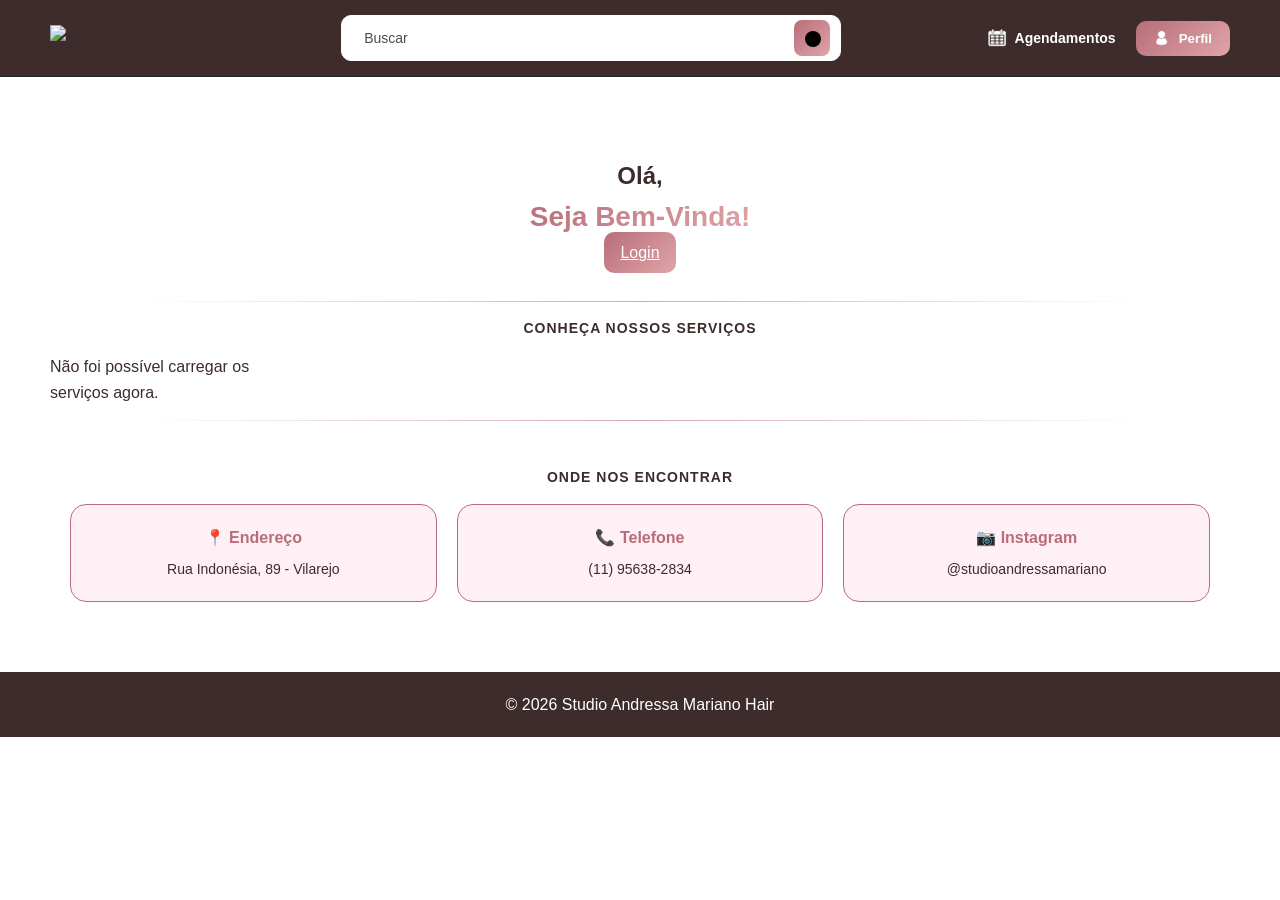
==== commit a7013d4a: "feat: integração da lista de serviços com API e carregamento dinâmico de imagens." ====
--- a/index.html
+++ b/index.html
@@ -56,9 +56,9 @@
         <section class="main-grid-section">
           <h3 class="section-label">Conheça nossos serviços</h3>
 
-          <div class="grid-layout">
+          <div id="container-servicos" class="grid-layout">
             <!-- CORRIGIDO -->
-            <div class="servico-card">
+            <!--<div class="servico-card">
               <div class="card-thumb">
                 <img src="img/01.jpg" alt="Corte" />
               </div>
@@ -152,7 +152,7 @@
                   Reservar
                 </button>
               </div>
-            </div>
+            </div> 
 
             <div class="servico-card">
               <div class="card-thumb">
@@ -216,7 +216,7 @@
                   Reservar
                 </button>
               </div>
-            </div>
+            </div> -->
           </div>
         </section>
 
@@ -248,40 +248,7 @@
     <footer class="main-footer">
       <p>© 2026 Studio Andressa Mariano Hair</p>
     </footer>
-
-    <script>
-      const dateElement = document.getElementById("current-date");
-
-      if (dateElement) {
-        const options = { weekday: "long", day: "numeric", month: "long" };
-        dateElement.innerText = new Date().toLocaleDateString("pt-BR", options);
-      }
-    </script>
-
-    <script>
-      let servicoSelecionado = "";
-      let precoSelecionado = "";
-
-      function abrirModal(servico, preco) {
-        servicoSelecionado = servico;
-        precoSelecionado = preco;
-
-        document.getElementById("servico-nome").innerText = servico;
-        document.getElementById("servico-preco").innerText = preco;
-
-        document.getElementById("modal-agendamento").style.display = "flex";
-      }
-
-      function fecharModal() {
-        document.getElementById("modal-agendamento").style.display = "none";
-      }
-
-      function confirmarAgendamento() {
-        alert("Agendamento confirmado: " + servicoSelecionado);
-        fecharModal();
-      }
-    </script>
-
+  
     <!-- MODAL -->
     <div id="modal-agendamento" class="login-container" style="display: none">
       <div class="login-box">
@@ -300,5 +267,7 @@
         >
       </div>
     </div>
+    <script src="js/servicos.js"></script>
+
   </body>
 </html>
